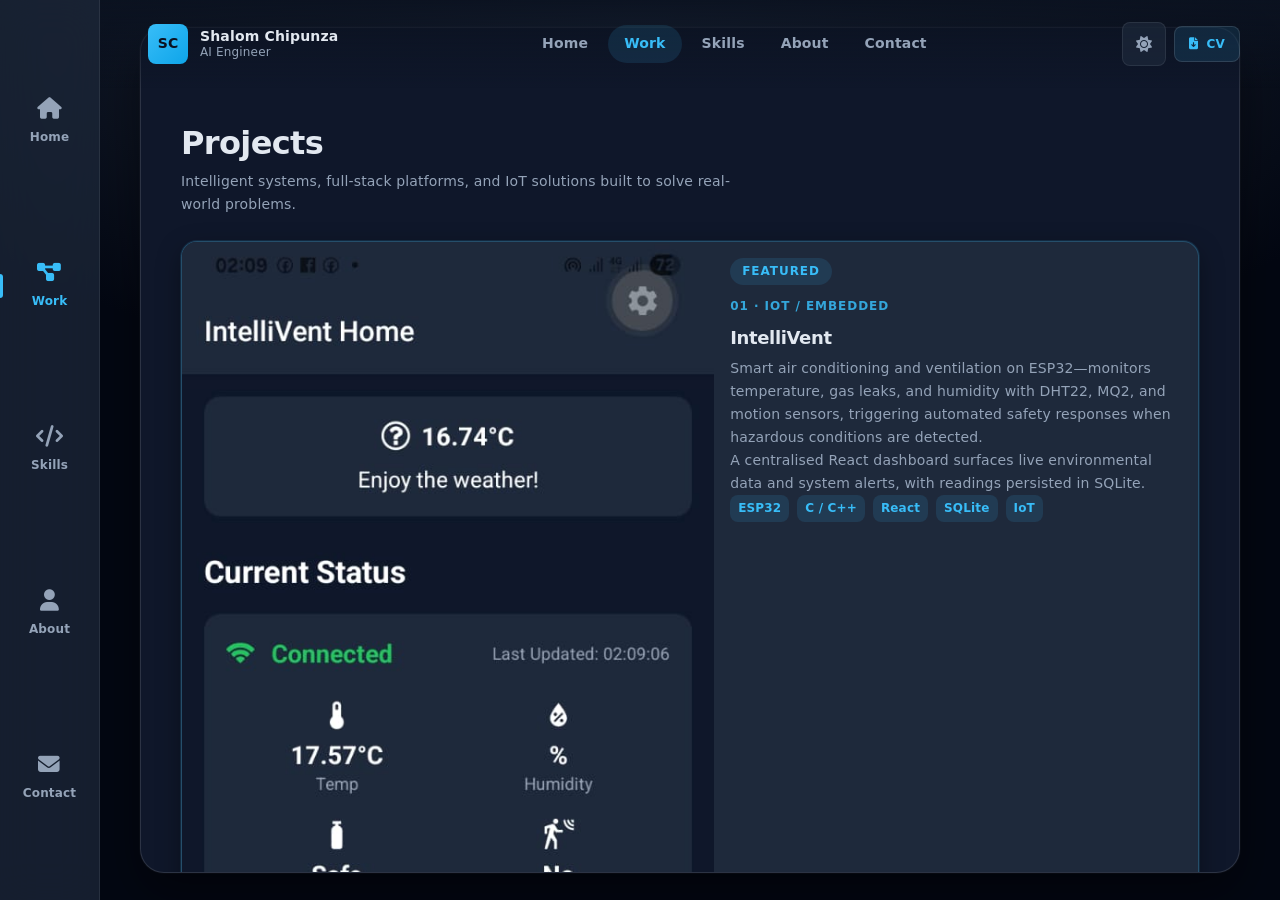
==== projects.html @ 2fe5dbd6 "Initial portfolio upload" ====
<!DOCTYPE html>
<html lang="en" data-theme="dark">
<head>
  <meta charset="utf-8">
  <meta name="viewport" content="width=device-width, initial-scale=1.0">
  <meta name="description" content="Selected projects by Shalom Chipunza — intelligent systems, full-stack platforms, and IoT solutions.">
  <meta name="theme-color" content="#0b1220">
  <meta name="color-scheme" content="dark">
  <title>Projects | Shalom Chipunza</title>
  <link rel="preconnect" href="https://cdnjs.cloudflare.com" crossorigin>
  <link rel="stylesheet" href="style.css">
  <link rel="stylesheet" href="https://cdnjs.cloudflare.com/ajax/libs/font-awesome/6.5.0/css/all.min.css" crossorigin="anonymous" referrerpolicy="no-referrer">
</head>
<body class="app-page" data-page="projects">
  <a class="skip-link" href="#main-content">Skip to main content</a>
  <div id="cursor-glow" class="cursor-glow" aria-hidden="true"></div>

  <header class="desktop-site-header" aria-label="Primary">
    <div class="desktop-site-header__inner">
      <a href="index.html" class="desktop-brand" data-nav-page="home">
        <span class="desktop-brand__mark" aria-hidden="true">SC</span>
        <span class="desktop-brand__text">
          <span class="desktop-brand__name">Shalom Chipunza</span>
          <span class="desktop-brand__role">AI Engineer</span>
        </span>
      </a>
      <nav class="desktop-site-nav" aria-label="Section navigation">
        <ul class="desktop-site-nav__list">
          <li><a href="index.html" class="desktop-nav-link" data-nav-page="home">Home</a></li>
          <li><a href="projects.html" class="desktop-nav-link" data-nav-page="projects">Work</a></li>
          <li><a href="skills.html" class="desktop-nav-link" data-nav-page="skills">Skills</a></li>
          <li><a href="index.html#about" class="desktop-nav-link" data-nav-page="about">About</a></li>
          <li><a href="index.html#contact" class="desktop-nav-link" data-nav-page="contact">Contact</a></li>
        </ul>
      </nav>
      <div class="desktop-site-header__actions">
        <button type="button" class="theme-toggle" aria-label="Switch to light theme">
          <i class="fa-solid fa-sun icon-sun" aria-hidden="true"></i>
          <i class="fa-solid fa-moon icon-moon" aria-hidden="true"></i>
        </button>
        <a class="btn btn-sm btn-cv" href="resources/cv.pdf" download>
          <i class="fa-solid fa-file-arrow-down" aria-hidden="true"></i>
          <span>CV</span>
        </a>
      </div>
    </div>
  </header>

  <div class="app-wrapper">
    <div class="app-container">
      <header class="app-header">
        <span class="app-title">Projects</span>
        <div class="header-actions">
          <button type="button" class="theme-toggle" aria-label="Switch to light theme">
            <i class="fa-solid fa-sun icon-sun" aria-hidden="true"></i>
            <i class="fa-solid fa-moon icon-moon" aria-hidden="true"></i>
          </button>
        </div>
      </header>

      <main class="app-main app-main--page" id="main-content">
        <section class="screen page-screen active" id="projects" aria-label="Selected projects">
          <div class="screen-header">
            <h2>Projects</h2>
            <p>Intelligent systems, full-stack platforms, and IoT solutions built to solve real-world problems.</p>
          </div>

          <div class="projects-list projects-list--stack">
            <article class="project-card card project-card--featured project-card--wide animate-in">
              <figure class="project-media">
                <img class="project-screenshot" src="resources/IntelliVent00.jpeg" alt="IntelliVent smart ventilation dashboard" loading="lazy" decoding="async" onerror="this.style.display='none'; this.nextElementSibling.style.display='flex'">
                <div class="project-media-surface project-media-fallback" style="--project-hue: 172">
                  <i class="fa-solid fa-wind" aria-hidden="true"></i>
                </div>
                <div class="project-media-overlay">
                  <a href="#" class="btn btn-sm btn-overlay">Live demo</a>
                  <a href="https://github.com/shalomcee002/intelligent-ventilation-system-AI-ML-Iot-project" target="_blank" rel="noopener noreferrer" class="btn btn-sm btn-outline btn-overlay">GitHub</a>
                </div>
              </figure>
              <div class="project-body">
                <span class="project-badge">Featured</span>
                <span class="project-meta">01 · IoT / Embedded</span>
                <div class="project-info">
                  <h3>IntelliVent</h3>
                  <p>Smart air conditioning and ventilation on ESP32—monitors temperature, gas leaks, and humidity with DHT22, MQ2, and motion sensors, triggering automated safety responses when hazardous conditions are detected.</p>
                  <p>A centralised React dashboard surfaces live environmental data and system alerts, with readings persisted in SQLite.</p>
                  <div class="tech-tags">
                    <span class="tag">ESP32</span>
                    <span class="tag">C / C++</span>
                    <span class="tag">React</span>
                    <span class="tag">SQLite</span>
                    <span class="tag">IoT</span>
                  </div>
                </div>
                <div class="project-actions">
                  <a href="#" class="btn btn-sm btn-primary">Live demo</a>
                  <a href="https://github.com/shalomcee002/intelligent-ventilation-system-AI-ML-Iot-project" target="_blank" rel="noopener noreferrer" class="btn btn-sm btn-outline" aria-label="IntelliVent on GitHub"><i class="fa-brands fa-github" aria-hidden="true"></i></a>
                </div>
              </div>
            </article>

            <article class="project-card card project-card--wide animate-in">
              <figure class="project-media">
                <img class="project-screenshot" src="resources/SmartSale1.jpeg" alt="SmartSale POS system" loading="lazy" decoding="async" onerror="this.style.display='none'; this.nextElementSibling.style.display='flex'">
                <div class="project-media-surface project-media-fallback" style="--project-hue: 265">
                  <i class="fa-solid fa-cash-register" aria-hidden="true"></i>
                </div>
                <div class="project-media-overlay">
                  <a href="#" class="btn btn-sm btn-overlay">Live demo</a>
                  <a href="https://github.com/shalomcee002/Mobile_P.O.S" target="_blank" rel="noopener noreferrer" class="btn btn-sm btn-outline btn-overlay">GitHub</a>
                </div>
              </figure>
              <div class="project-body">
                <span class="project-meta">02 · Mobile / Full-Stack</span>
                <div class="project-info">
                  <h3>SmartSale POS</h3>
                  <p>Mobile-first point-of-sale for modern retail—fully offline selling with automatic stock sync when connectivity returns.</p>
                  <p>Real-time inventory tracking across devices, built with React, TypeScript, Node.js, and SQLite.</p>
                  <div class="tech-tags">
                    <span class="tag">React</span>
                    <span class="tag">TypeScript</span>
                    <span class="tag">Node.js</span>
                    <span class="tag">SQLite</span>
                    <span class="tag">Offline-First</span>
                  </div>
                </div>
                <div class="project-actions">
                  <a href="#" class="btn btn-sm">Live demo</a>
                  <a href="https://github.com/shalomcee002/Mobile_P.O.S" target="_blank" rel="noopener noreferrer" class="btn btn-sm btn-outline" aria-label="SmartSale on GitHub"><i class="fa-brands fa-github" aria-hidden="true"></i></a>
                </div>
              </div>
            </article>

            <article class="project-card card project-card--wide animate-in">
              <figure class="project-media">
                <img class="project-screenshot" src="resources/SmartSchol1.png" alt="SmartSchool management platform" loading="lazy" decoding="async" onerror="this.style.display='none'; this.nextElementSibling.style.display='flex'">
                <div class="project-media-surface project-media-fallback" style="--project-hue: 199">
                  <i class="fa-solid fa-school" aria-hidden="true"></i>
                </div>
                <div class="project-media-overlay">
                  <a href="#" class="btn btn-sm btn-overlay">Live demo</a>
                  <a href="https://github.com/Techzonezw/Smart-School" target="_blank" rel="noopener noreferrer" class="btn btn-sm btn-outline btn-overlay">GitHub</a>
                </div>
              </figure>
              <div class="project-body">
                <span class="project-meta">03 · Full-Stack / Enterprise / <span class="accent">In-Progress</span></span>
                <div class="project-info">
                  <h3>SmartSchool</h3>
                  <p>Hybrid school management platform for students, teachers, and administrators—each with tailored dashboards and permissions.</p>
                  <p>Handles fees, exam results, timetables, and admin workflows via Spring Boot REST API and PostgreSQL.</p>
                  <div class="tech-tags">
                    <span class="tag">React</span>
                    <span class="tag">Spring Boot</span>
                    <span class="tag">Java</span>
                    <span class="tag">PostgreSQL</span>
                  </div>
                </div>
                <div class="project-actions">
                  <a href="#" class="btn btn-sm">Live demo</a>
                  <a href="https://github.com/Techzonezw/Smart-School" target="_blank" rel="noopener noreferrer" class="btn btn-sm btn-outline" aria-label="SmartSchool on GitHub"><i class="fa-brands fa-github" aria-hidden="true"></i></a>
                </div>
              </div>
            </article>

            <article class="project-card card project-card--wide animate-in">
              <figure class="project-media">
                <img class="project-screenshot" src="resources/Earnlink1.png" alt="EarnLink Store e-commerce platform" loading="lazy" decoding="async" onerror="this.style.display='none'; this.nextElementSibling.style.display='flex'">
                <div class="project-media-surface project-media-fallback" style="--project-hue: 32">
                  <i class="fa-solid fa-store" aria-hidden="true"></i>
                </div>
                <div class="project-media-overlay">
                  <a href="#" class="btn btn-sm btn-overlay">Live demo</a>
                  <a href="https://github.com/shalomcee002/E-Commerce" target="_blank" rel="noopener noreferrer" class="btn btn-sm btn-outline btn-overlay">GitHub</a>
                </div>
              </figure>
              <div class="project-body">
                <span class="project-meta">04 · E-Commerce / Web</span>
                <div class="project-info">
                  <h3>EarnLink Store</h3>
                  <p>Modern e-commerce platform connecting users with digital and online technology solutions—responsive catalogue, user interactions, and scalable Node.js backend.</p>
                  <p>Clean React frontend optimised for conversions and performance across devices.</p>
                  <div class="tech-tags">
                    <span class="tag">React</span>
                    <span class="tag">Node.js</span>
                    <span class="tag">JavaScript</span>
                    <span class="tag">E-Commerce</span>
                  </div>
                </div>
                <div class="project-actions">
                  <a href="#" class="btn btn-sm">Live demo</a>
                  <a href="https://github.com/shalomcee002/E-Commerce" target="_blank" rel="noopener noreferrer" class="btn btn-sm btn-outline" aria-label="EarnLink on GitHub"><i class="fa-brands fa-github" aria-hidden="true"></i></a>
                </div>
              </div>
            </article>
          </div>
        </section>
      </main>

      <nav class="bottom-nav" aria-label="App sections">
        <a href="index.html" class="nav-item" data-nav-page="home">
          <i class="fa-solid fa-house" aria-hidden="true"></i>
          <span>Home</span>
        </a>
        <a href="projects.html" class="nav-item active" data-nav-page="projects" aria-current="page">
          <i class="fa-solid fa-diagram-project" aria-hidden="true"></i>
          <span>Work</span>
        </a>
        <a href="skills.html" class="nav-item" data-nav-page="skills">
          <i class="fa-solid fa-code" aria-hidden="true"></i>
          <span>Skills</span>
        </a>
        <a href="index.html#about" class="nav-item" data-nav-page="about">
          <i class="fa-solid fa-user" aria-hidden="true"></i>
          <span>About</span>
        </a>
        <a href="index.html#contact" class="nav-item" data-nav-page="contact">
          <i class="fa-solid fa-envelope" aria-hidden="true"></i>
          <span>Contact</span>
        </a>
      </nav>
    </div>
  </div>

  <script src="script.js"></script>
</body>
</html>
---- style.css ----
/* =========================================
   Legacy entry — imports modular design system
   ========================================= */
@import url('styles/main.css');
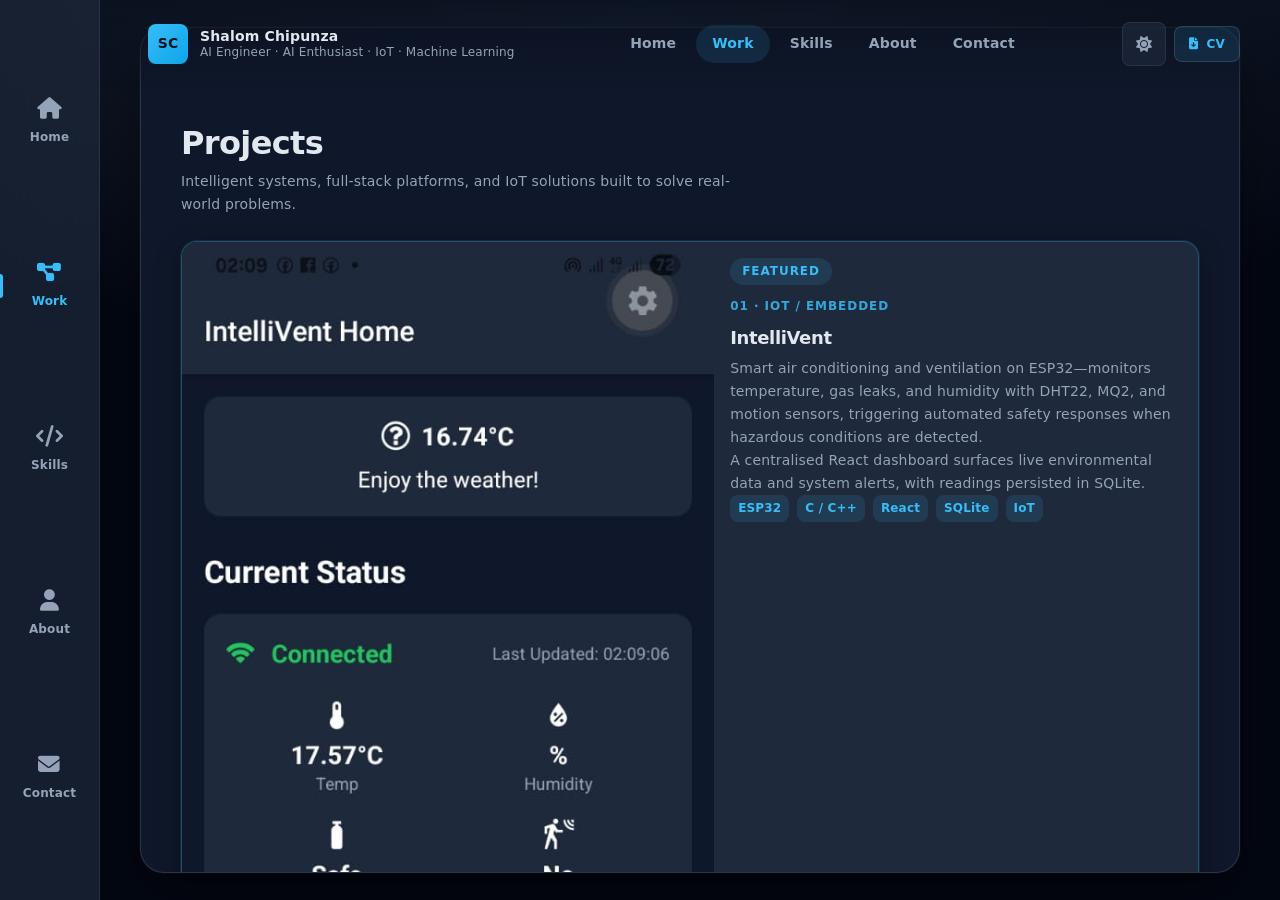
==== commit 8914b606: "Merge branch 'main' of https://github.com/shalomcee002/Shalom-Chipunza" ====
--- a/projects.html
+++ b/projects.html
@@ -14,14 +14,13 @@
 <body class="app-page" data-page="projects">
   <a class="skip-link" href="#main-content">Skip to main content</a>
   <div id="cursor-glow" class="cursor-glow" aria-hidden="true"></div>
-
   <header class="desktop-site-header" aria-label="Primary">
     <div class="desktop-site-header__inner">
       <a href="index.html" class="desktop-brand" data-nav-page="home">
         <span class="desktop-brand__mark" aria-hidden="true">SC</span>
         <span class="desktop-brand__text">
           <span class="desktop-brand__name">Shalom Chipunza</span>
-          <span class="desktop-brand__role">AI Engineer</span>
+          <span class="desktop-brand__role">AI Engineer · AI Enthusiast · IoT · Machine Learning</span>
         </span>
       </a>
       <nav class="desktop-site-nav" aria-label="Section navigation">
@@ -29,8 +28,8 @@
           <li><a href="index.html" class="desktop-nav-link" data-nav-page="home">Home</a></li>
           <li><a href="projects.html" class="desktop-nav-link" data-nav-page="projects">Work</a></li>
           <li><a href="skills.html" class="desktop-nav-link" data-nav-page="skills">Skills</a></li>
-          <li><a href="index.html#about" class="desktop-nav-link" data-nav-page="about">About</a></li>
-          <li><a href="index.html#contact" class="desktop-nav-link" data-nav-page="contact">Contact</a></li>
+          <li><a href="about.html" class="desktop-nav-link" data-nav-page="about">About</a></li>
+          <li><a href="contact.html" class="desktop-nav-link" data-nav-page="contact">Contact</a></li>
         </ul>
       </nav>
       <div class="desktop-site-header__actions">
@@ -38,161 +37,168 @@
           <i class="fa-solid fa-sun icon-sun" aria-hidden="true"></i>
           <i class="fa-solid fa-moon icon-moon" aria-hidden="true"></i>
         </button>
-        <a class="btn btn-sm btn-cv" href="resources/cv.pdf" download>
+        <a class="btn btn-sm btn-cv" href="resources/ShalomChipunza_CV.pdf" download="ShalomChipunza_CV.pdf">
           <i class="fa-solid fa-file-arrow-down" aria-hidden="true"></i>
           <span>CV</span>
         </a>
       </div>
     </div>
   </header>
-
-  <div class="app-wrapper">
+  <div class="app-wrapper" id="app-wrapper">
     <div class="app-container">
       <header class="app-header">
         <span class="app-title">Projects</span>
         <div class="header-actions">
-          <button type="button" class="theme-toggle" aria-label="Switch to light theme">
-            <i class="fa-solid fa-sun icon-sun" aria-hidden="true"></i>
-            <i class="fa-solid fa-moon icon-moon" aria-hidden="true"></i>
-          </button>
+                  <button type="button" class="theme-toggle" aria-label="Switch to light theme">
+          <i class="fa-solid fa-sun icon-sun" aria-hidden="true"></i>
+          <i class="fa-solid fa-moon icon-moon" aria-hidden="true"></i>
+        </button>
         </div>
       </header>
 
       <main class="app-main app-main--page" id="main-content">
         <section class="screen page-screen active" id="projects" aria-label="Selected projects">
-          <div class="screen-header">
-            <h2>Projects</h2>
-            <p>Intelligent systems, full-stack platforms, and IoT solutions built to solve real-world problems.</p>
-          </div>
-
-          <div class="projects-list projects-list--stack">
-            <article class="project-card card project-card--featured project-card--wide animate-in">
-              <figure class="project-media">
-                <img class="project-screenshot" src="resources/IntelliVent00.jpeg" alt="IntelliVent smart ventilation dashboard" loading="lazy" decoding="async" onerror="this.style.display='none'; this.nextElementSibling.style.display='flex'">
-                <div class="project-media-surface project-media-fallback" style="--project-hue: 172">
-                  <i class="fa-solid fa-wind" aria-hidden="true"></i>
-                </div>
-                <div class="project-media-overlay">
-                  <a href="#" class="btn btn-sm btn-overlay">Live demo</a>
-                  <a href="https://github.com/shalomcee002/intelligent-ventilation-system-AI-ML-Iot-project" target="_blank" rel="noopener noreferrer" class="btn btn-sm btn-outline btn-overlay">GitHub</a>
-                </div>
-              </figure>
-              <div class="project-body">
-                <span class="project-badge">Featured</span>
-                <span class="project-meta">01 · IoT / Embedded</span>
-                <div class="project-info">
-                  <h3>IntelliVent</h3>
-                  <p>Smart air conditioning and ventilation on ESP32—monitors temperature, gas leaks, and humidity with DHT22, MQ2, and motion sensors, triggering automated safety responses when hazardous conditions are detected.</p>
-                  <p>A centralised React dashboard surfaces live environmental data and system alerts, with readings persisted in SQLite.</p>
-                  <div class="tech-tags">
-                    <span class="tag">ESP32</span>
-                    <span class="tag">C / C++</span>
-                    <span class="tag">React</span>
-                    <span class="tag">SQLite</span>
-                    <span class="tag">IoT</span>
-                  </div>
-                </div>
-                <div class="project-actions">
-                  <a href="#" class="btn btn-sm btn-primary">Live demo</a>
-                  <a href="https://github.com/shalomcee002/intelligent-ventilation-system-AI-ML-Iot-project" target="_blank" rel="noopener noreferrer" class="btn btn-sm btn-outline" aria-label="IntelliVent on GitHub"><i class="fa-brands fa-github" aria-hidden="true"></i></a>
-                </div>
-              </div>
-            </article>
-
-            <article class="project-card card project-card--wide animate-in">
-              <figure class="project-media">
-                <img class="project-screenshot" src="resources/SmartSale1.jpeg" alt="SmartSale POS system" loading="lazy" decoding="async" onerror="this.style.display='none'; this.nextElementSibling.style.display='flex'">
-                <div class="project-media-surface project-media-fallback" style="--project-hue: 265">
-                  <i class="fa-solid fa-cash-register" aria-hidden="true"></i>
-                </div>
-                <div class="project-media-overlay">
-                  <a href="#" class="btn btn-sm btn-overlay">Live demo</a>
-                  <a href="https://github.com/shalomcee002/Mobile_P.O.S" target="_blank" rel="noopener noreferrer" class="btn btn-sm btn-outline btn-overlay">GitHub</a>
-                </div>
-              </figure>
-              <div class="project-body">
-                <span class="project-meta">02 · Mobile / Full-Stack</span>
-                <div class="project-info">
-                  <h3>SmartSale POS</h3>
-                  <p>Mobile-first point-of-sale for modern retail—fully offline selling with automatic stock sync when connectivity returns.</p>
-                  <p>Real-time inventory tracking across devices, built with React, TypeScript, Node.js, and SQLite.</p>
-                  <div class="tech-tags">
-                    <span class="tag">React</span>
-                    <span class="tag">TypeScript</span>
-                    <span class="tag">Node.js</span>
-                    <span class="tag">SQLite</span>
-                    <span class="tag">Offline-First</span>
-                  </div>
-                </div>
-                <div class="project-actions">
-                  <a href="#" class="btn btn-sm">Live demo</a>
-                  <a href="https://github.com/shalomcee002/Mobile_P.O.S" target="_blank" rel="noopener noreferrer" class="btn btn-sm btn-outline" aria-label="SmartSale on GitHub"><i class="fa-brands fa-github" aria-hidden="true"></i></a>
-                </div>
-              </div>
-            </article>
-
-            <article class="project-card card project-card--wide animate-in">
-              <figure class="project-media">
-                <img class="project-screenshot" src="resources/SmartSchol1.png" alt="SmartSchool management platform" loading="lazy" decoding="async" onerror="this.style.display='none'; this.nextElementSibling.style.display='flex'">
-                <div class="project-media-surface project-media-fallback" style="--project-hue: 199">
-                  <i class="fa-solid fa-school" aria-hidden="true"></i>
-                </div>
-                <div class="project-media-overlay">
-                  <a href="#" class="btn btn-sm btn-overlay">Live demo</a>
-                  <a href="https://github.com/Techzonezw/Smart-School" target="_blank" rel="noopener noreferrer" class="btn btn-sm btn-outline btn-overlay">GitHub</a>
-                </div>
-              </figure>
-              <div class="project-body">
-                <span class="project-meta">03 · Full-Stack / Enterprise / <span class="accent">In-Progress</span></span>
-                <div class="project-info">
-                  <h3>SmartSchool</h3>
-                  <p>Hybrid school management platform for students, teachers, and administrators—each with tailored dashboards and permissions.</p>
-                  <p>Handles fees, exam results, timetables, and admin workflows via Spring Boot REST API and PostgreSQL.</p>
-                  <div class="tech-tags">
-                    <span class="tag">React</span>
-                    <span class="tag">Spring Boot</span>
-                    <span class="tag">Java</span>
-                    <span class="tag">PostgreSQL</span>
-                  </div>
-                </div>
-                <div class="project-actions">
-                  <a href="#" class="btn btn-sm">Live demo</a>
-                  <a href="https://github.com/Techzonezw/Smart-School" target="_blank" rel="noopener noreferrer" class="btn btn-sm btn-outline" aria-label="SmartSchool on GitHub"><i class="fa-brands fa-github" aria-hidden="true"></i></a>
-                </div>
-              </div>
-            </article>
-
-            <article class="project-card card project-card--wide animate-in">
-              <figure class="project-media">
-                <img class="project-screenshot" src="resources/Earnlink1.png" alt="EarnLink Store e-commerce platform" loading="lazy" decoding="async" onerror="this.style.display='none'; this.nextElementSibling.style.display='flex'">
-                <div class="project-media-surface project-media-fallback" style="--project-hue: 32">
-                  <i class="fa-solid fa-store" aria-hidden="true"></i>
-                </div>
-                <div class="project-media-overlay">
-                  <a href="#" class="btn btn-sm btn-overlay">Live demo</a>
-                  <a href="https://github.com/shalomcee002/E-Commerce" target="_blank" rel="noopener noreferrer" class="btn btn-sm btn-outline btn-overlay">GitHub</a>
-                </div>
-              </figure>
-              <div class="project-body">
-                <span class="project-meta">04 · E-Commerce / Web</span>
-                <div class="project-info">
-                  <h3>EarnLink Store</h3>
-                  <p>Modern e-commerce platform connecting users with digital and online technology solutions—responsive catalogue, user interactions, and scalable Node.js backend.</p>
-                  <p>Clean React frontend optimised for conversions and performance across devices.</p>
-                  <div class="tech-tags">
-                    <span class="tag">React</span>
-                    <span class="tag">Node.js</span>
-                    <span class="tag">JavaScript</span>
-                    <span class="tag">E-Commerce</span>
-                  </div>
-                </div>
-                <div class="project-actions">
-                  <a href="#" class="btn btn-sm">Live demo</a>
-                  <a href="https://github.com/shalomcee002/E-Commerce" target="_blank" rel="noopener noreferrer" class="btn btn-sm btn-outline" aria-label="EarnLink on GitHub"><i class="fa-brands fa-github" aria-hidden="true"></i></a>
-                </div>
-              </div>
-            </article>
-          </div>
+        <div class="screen-header">
+          <h2>Projects</h2>
+          <p>Intelligent systems, full-stack platforms, and IoT solutions built to solve real-world problems.</p>
+        </div>
+
+        <div class="projects-list projects-list--stack">
+          <article class="project-card card project-card--featured project-card--wide animate-in">
+            <figure class="project-media">
+              <img class="project-screenshot" src="resources/IntelliVent00.jpeg" alt="IntelliVent smart ventilation dashboard" loading="lazy" decoding="async" onerror="this.style.display='none'; this.nextElementSibling.style.display='flex'">
+              <div class="project-media-surface project-media-fallback" style="--project-hue: 172">
+                <i class="fa-solid fa-wind" aria-hidden="true"></i>
+              </div>
+              <div class="project-media-overlay">
+                <a href="https://github.com/shalomcee002/intelligent-ventilation-system-AI-ML-Iot-project" target="_blank" rel="noopener noreferrer" class="btn btn-sm btn-primary btn-overlay">
+                  <i class="fa-brands fa-github" aria-hidden="true"></i> GitHub
+                </a>
+              </div>
+            </figure>
+            <div class="project-body">
+              <span class="project-badge">Featured</span>
+              <span class="project-meta">01 · IoT / Embedded</span>
+              <div class="project-info">
+                <h3>IntelliVent</h3>
+                <p>Smart air conditioning and ventilation on ESP32—monitors temperature, gas leaks, and humidity with DHT22, MQ2, and motion sensors, triggering automated safety responses when hazardous conditions are detected.</p>
+                <p>A centralised React dashboard surfaces live environmental data and system alerts, with readings persisted in SQLite.</p>
+                <div class="tech-tags">
+                  <span class="tag">ESP32</span>
+                  <span class="tag">C / C++</span>
+                  <span class="tag">React</span>
+                  <span class="tag">SQLite</span>
+                  <span class="tag">IoT</span>
+                </div>
+              </div>
+              <div class="project-actions">
+                <a href="https://github.com/shalomcee002/intelligent-ventilation-system-AI-ML-Iot-project" target="_blank" rel="noopener noreferrer" class="btn btn-sm btn-primary">
+                  <i class="fa-brands fa-github" aria-hidden="true"></i> GitHub
+                </a>
+              </div>
+            </div>
+          </article>
+
+          <article class="project-card card project-card--wide animate-in">
+            <figure class="project-media">
+              <img class="project-screenshot" src="resources/SmartSale1.jpeg" alt="SmartSale POS system" loading="lazy" decoding="async" onerror="this.style.display='none'; this.nextElementSibling.style.display='flex'">
+              <div class="project-media-surface project-media-fallback" style="--project-hue: 265">
+                <i class="fa-solid fa-cash-register" aria-hidden="true"></i>
+              </div>
+              <div class="project-media-overlay">
+                <a href="https://github.com/shalomcee002/Mobile_P.O.S" target="_blank" rel="noopener noreferrer" class="btn btn-sm btn-primary btn-overlay">
+                  <i class="fa-brands fa-github" aria-hidden="true"></i> GitHub
+                </a>
+              </div>
+            </figure>
+            <div class="project-body">
+              <span class="project-meta">02 · Mobile / Full-Stack</span>
+              <div class="project-info">
+                <h3>SmartSale POS</h3>
+                <p>Mobile-first point-of-sale for modern retail—fully offline selling with automatic stock sync when connectivity returns.</p>
+                <p>Real-time inventory tracking across devices, built with React, TypeScript, Node.js, and SQLite.</p>
+                <div class="tech-tags">
+                  <span class="tag">React</span>
+                  <span class="tag">TypeScript</span>
+                  <span class="tag">Node.js</span>
+                  <span class="tag">SQLite</span>
+                  <span class="tag">Offline-First</span>
+                </div>
+              </div>
+              <div class="project-actions">
+                <a href="https://github.com/shalomcee002/Mobile_P.O.S" target="_blank" rel="noopener noreferrer" class="btn btn-sm btn-primary">
+                  <i class="fa-brands fa-github" aria-hidden="true"></i> GitHub
+                </a>
+              </div>
+            </div>
+          </article>
+
+          <article class="project-card card project-card--wide animate-in">
+            <figure class="project-media">
+              <img class="project-screenshot" src="resources/SmartSchol1.png" alt="SmartSchool management platform" loading="lazy" decoding="async" onerror="this.style.display='none'; this.nextElementSibling.style.display='flex'">
+              <div class="project-media-surface project-media-fallback" style="--project-hue: 199">
+                <i class="fa-solid fa-school" aria-hidden="true"></i>
+              </div>
+              <div class="project-media-overlay">
+                <a href="https://github.com/Techzonezw/Smart-School" target="_blank" rel="noopener noreferrer" class="btn btn-sm btn-primary btn-overlay">
+                  <i class="fa-brands fa-github" aria-hidden="true"></i> GitHub
+                </a>
+              </div>
+            </figure>
+            <div class="project-body">
+              <span class="project-meta">03 · Full-Stack / Enterprise / <span class="accent">In-Progress</span></span>
+              <div class="project-info">
+                <h3>SmartSchool</h3>
+                <p>Hybrid school management platform for students, teachers, and administrators—each with tailored dashboards and permissions.</p>
+                <p>Handles fees, exam results, timetables, and admin workflows via Spring Boot REST API and PostgreSQL.</p>
+                <div class="tech-tags">
+                  <span class="tag">React</span>
+                  <span class="tag">Spring Boot</span>
+                  <span class="tag">Java</span>
+                  <span class="tag">PostgreSQL</span>
+                </div>
+              </div>
+              <div class="project-actions">
+                <a href="https://github.com/Techzonezw/Smart-School" target="_blank" rel="noopener noreferrer" class="btn btn-sm btn-primary">
+                  <i class="fa-brands fa-github" aria-hidden="true"></i> GitHub
+                </a>
+              </div>
+            </div>
+          </article>
+
+          <article class="project-card card project-card--wide animate-in">
+            <figure class="project-media">
+              <img class="project-screenshot" src="resources/Earnlink1.png" alt="EarnLink Store e-commerce platform" loading="lazy" decoding="async" onerror="this.style.display='none'; this.nextElementSibling.style.display='flex'">
+              <div class="project-media-surface project-media-fallback" style="--project-hue: 32">
+                <i class="fa-solid fa-store" aria-hidden="true"></i>
+              </div>
+              <div class="project-media-overlay">
+                <a href="https://github.com/shalomcee002/E-Commerce" target="_blank" rel="noopener noreferrer" class="btn btn-sm btn-primary btn-overlay">
+                  <i class="fa-brands fa-github" aria-hidden="true"></i> GitHub
+                </a>
+              </div>
+            </figure>
+            <div class="project-body">
+              <span class="project-meta">04 · E-Commerce / Web</span>
+              <div class="project-info">
+                <h3>EarnLink Store</h3>
+                <p>Modern e-commerce platform connecting users with digital and online technology solutions—responsive catalogue, user interactions, and scalable Node.js backend.</p>
+                <p>Clean React frontend optimised for conversions and performance across devices.</p>
+                <div class="tech-tags">
+                  <span class="tag">React</span>
+                  <span class="tag">Node.js</span>
+                  <span class="tag">JavaScript</span>
+                  <span class="tag">E-Commerce</span>
+                </div>
+              </div>
+              <div class="project-actions">
+                <a href="https://github.com/shalomcee002/E-Commerce" target="_blank" rel="noopener noreferrer" class="btn btn-sm btn-primary">
+                  <i class="fa-brands fa-github" aria-hidden="true"></i> GitHub
+                </a>
+              </div>
+            </div>
+          </article>
+        </div>
         </section>
       </main>
 
@@ -201,7 +207,7 @@
           <i class="fa-solid fa-house" aria-hidden="true"></i>
           <span>Home</span>
         </a>
-        <a href="projects.html" class="nav-item active" data-nav-page="projects" aria-current="page">
+        <a href="projects.html" class="nav-item" data-nav-page="projects">
           <i class="fa-solid fa-diagram-project" aria-hidden="true"></i>
           <span>Work</span>
         </a>
@@ -209,11 +215,11 @@
           <i class="fa-solid fa-code" aria-hidden="true"></i>
           <span>Skills</span>
         </a>
-        <a href="index.html#about" class="nav-item" data-nav-page="about">
+        <a href="about.html" class="nav-item" data-nav-page="about">
           <i class="fa-solid fa-user" aria-hidden="true"></i>
           <span>About</span>
         </a>
-        <a href="index.html#contact" class="nav-item" data-nav-page="contact">
+        <a href="contact.html" class="nav-item" data-nav-page="contact">
           <i class="fa-solid fa-envelope" aria-hidden="true"></i>
           <span>Contact</span>
         </a>
